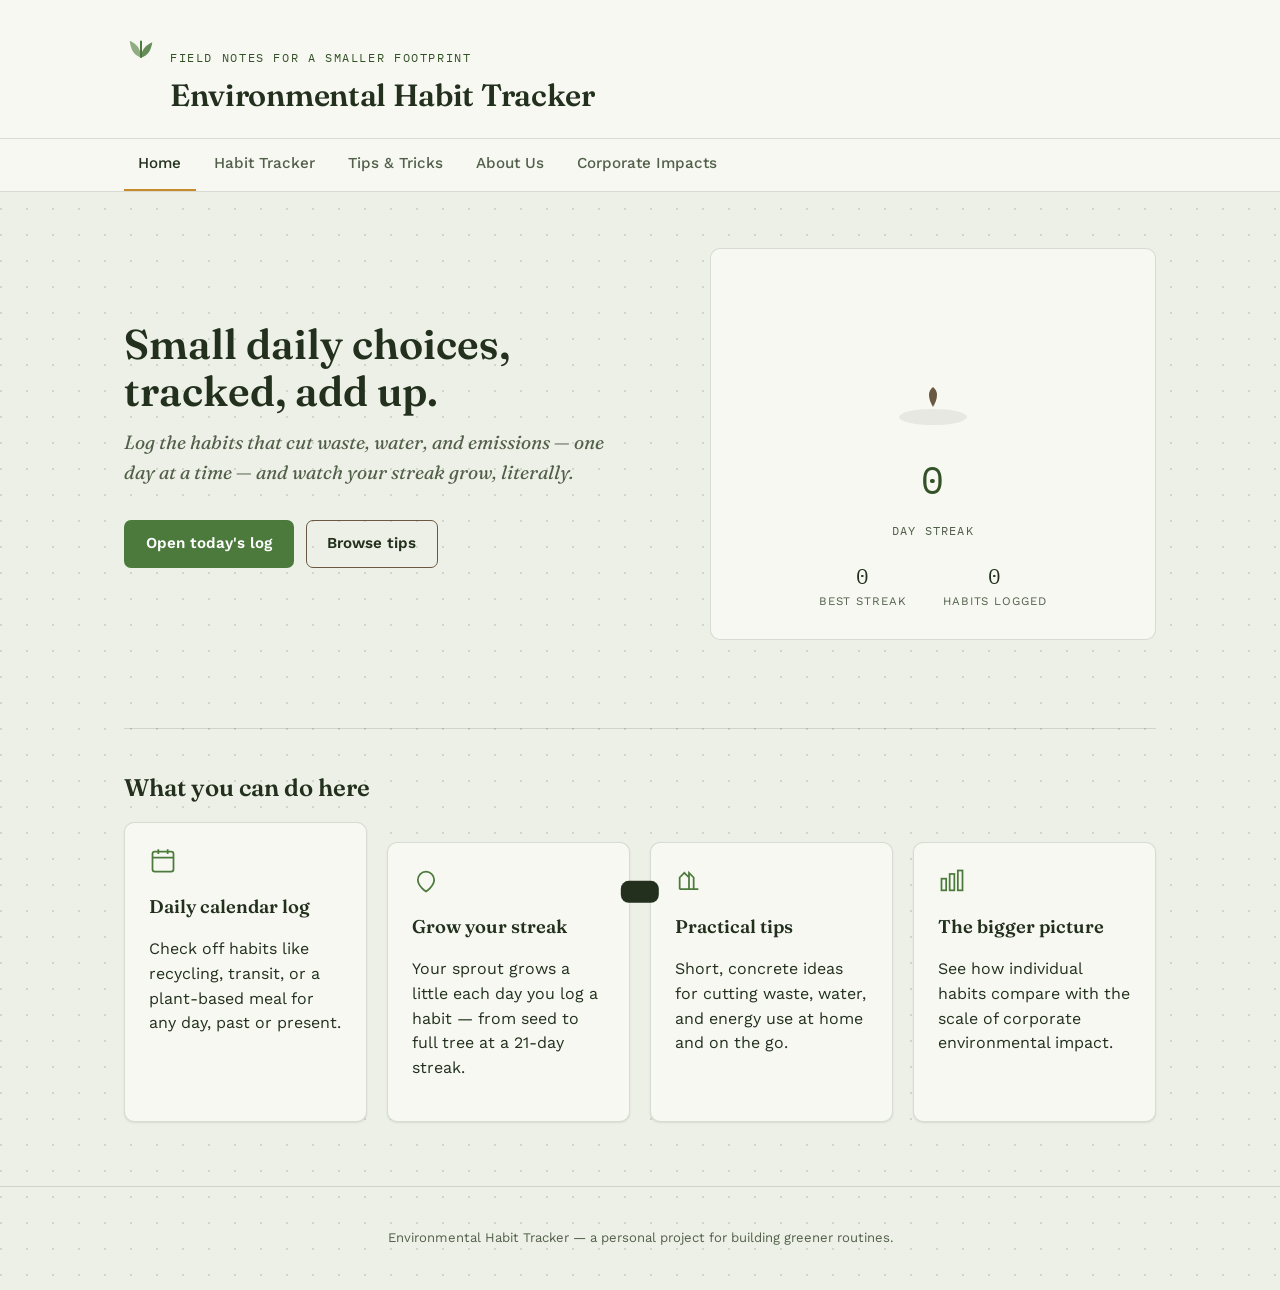
==== index.html @ 8e08046e "first commit" ====
<!DOCTYPE html>
<html lang="en">
<head>
  <meta charset="UTF-8" />
  <meta name="viewport" content="width=device-width, initial-scale=1.0" />
  <title>Environmental Habit Tracker</title>
  <link rel="stylesheet" href="styles.css" />
</head>
<body>

  <header class="site-header">
    <div class="brand-row">
      <svg class="brand-mark" viewBox="0 0 24 24" fill="none" xmlns="http://www.w3.org/2000/svg" aria-hidden="true">
        <path d="M12 21c0-5 3-9 8-11-1 6-3 9-8 11z" fill="currentColor" opacity="0.85"/>
        <path d="M12 21c0-6-3-10-8-12 1 7 3 10 8 12z" fill="currentColor" opacity="0.6"/>
        <line x1="12" y1="21" x2="12" y2="9" stroke="currentColor" stroke-width="1.4"/>
      </svg>
      <div>
        <span class="eyebrow">Field notes for a smaller footprint</span>
        <h1>Environmental Habit Tracker</h1>
      </div>
    </div>
    <nav class="navbar">
      <ul class="navmenu">
        <li class="nav-item"><a href="index.html" class="nav-link current">Home</a></li>
        <li class="nav-item"><a href="tracker.html" class="nav-link">Habit Tracker</a></li>
        <li class="nav-item"><a href="tips.html" class="nav-link">Tips &amp; Tricks</a></li>
        <li class="nav-item"><a href="about.html" class="nav-link">About Us</a></li>
        <li class="nav-item"><a href="company.html" class="nav-link">Corporate Impacts</a></li>
      </ul>
    </nav>
  </header>

  <main>
    <section class="hero">
      <div>
        <h2>Small daily choices, tracked, add up.</h2>
        <p class="lede">Log the habits that cut waste, water, and emissions — one day at a time — and watch your streak grow, literally.</p>
        <div class="hero-actions">
          <a href="tracker.html" class="btn btn-primary">Open today's log</a>
          <a href="tips.html" class="btn btn-ghost">Browse tips</a>
        </div>
      </div>

      <div class="sprout-panel">
        <div data-sprout></div>
        <p class="streak-count" data-streak-current>0</p>
        <p class="streak-label">Day streak</p>
        <div class="stat-row">
          <div class="stat">
            <div class="num" data-streak-longest>0</div>
            <div class="lbl">Best streak</div>
          </div>
          <div class="stat">
            <div class="num" data-streak-total>0</div>
            <div class="lbl">Habits logged</div>
          </div>
        </div>
      </div>
    </section>

    <hr class="hairline" />

    <section>
      <h2>What you can do here</h2>
      <div class="feature-grid">
        <div class="card">
          <svg viewBox="0 0 24 24" fill="none" xmlns="http://www.w3.org/2000/svg"><rect x="3" y="4" width="18" height="17" rx="2" stroke="currentColor" stroke-width="1.5"/><path d="M3 9h18M8 2v4M16 2v4" stroke="currentColor" stroke-width="1.5"/></svg>
          <h3>Daily calendar log</h3>
          <p>Check off habits like recycling, transit, or a plant-based meal for any day, past or present.</p>
        </div>
        <div class="card">
          <svg viewBox="0 0 24 24" fill="none" xmlns="http://www.w3.org/2000/svg"><path d="M12 21s-7-4.5-7-10a7 7 0 0114 0c0 5.5-7 10-7 10z" stroke="currentColor" stroke-width="1.5"/></svg>
          <h3>Grow your streak</h3>
          <p>Your sprout grows a little each day you log a habit — from seed to full tree at a 21-day streak.</p>
        </div>
        <div class="card">
          <svg viewBox="0 0 24 24" fill="none" xmlns="http://www.w3.org/2000/svg"><path d="M4 19h16M4 19V9l4-4 4 4v10M12 19V5l4 4v10" stroke="currentColor" stroke-width="1.5"/></svg>
          <h3>Practical tips</h3>
          <p>Short, concrete ideas for cutting waste, water, and energy use at home and on the go.</p>
        </div>
        <div class="card">
          <svg viewBox="0 0 24 24" fill="none" xmlns="http://www.w3.org/2000/svg"><rect x="3" y="10" width="4" height="10" stroke="currentColor" stroke-width="1.5"/><rect x="10" y="6" width="4" height="14" stroke="currentColor" stroke-width="1.5"/><rect x="17" y="3" width="4" height="17" stroke="currentColor" stroke-width="1.5"/></svg>
          <h3>The bigger picture</h3>
          <p>See how individual habits compare with the scale of corporate environmental impact.</p>
        </div>
      </div>
    </section>
  </main>

  <footer class="site-footer">
    <p>Environmental Habit Tracker — a personal project for building greener routines.</p>
  </footer>

  <div id="toast" role="status" aria-live="polite"></div>
  <script src="script.js"></script>
</body>
</html>
---- styles.css ----
/* ============================================================
   Environmental Habit Tracker — Field Journal theme
   ============================================================ */

@import url('https://fonts.googleapis.com/css2?family=Fraunces:ital,opsz,wght@0,9..144,400;0,9..144,600;1,9..144,500&family=Work+Sans:wght@400;500;600&family=IBM+Plex+Mono:wght@400;500&display=swap');

:root {
  --fog:        #EDF0E6;   /* page background */
  --paper:      #F7F8F2;   /* card background */
  --ink:        #22301D;   /* primary text */
  --ink-soft:   #52604B;   /* secondary text */
  --moss:       #4C7A3C;   /* primary accent / leaf */
  --moss-dark:  #345228;
  --amber:      #C98A2C;   /* warm accent */
  --bark:       #6B5843;   /* borders / dividers */
  --line:       rgba(34, 48, 29, 0.14);
  --shadow:     rgba(34, 48, 29, 0.10);

  --font-display: 'Fraunces', serif;
  --font-body: 'Work Sans', sans-serif;
  --font-mono: 'IBM Plex Mono', monospace;
}

* { box-sizing: border-box; }

html { scroll-behavior: smooth; }

body {
  margin: 0;
  background: var(--fog);
  background-image:
    radial-gradient(circle at 1px 1px, var(--line) 1px, transparent 0);
  background-size: 26px 26px;
  color: var(--ink);
  font-family: var(--font-body);
  line-height: 1.55;
  -webkit-font-smoothing: antialiased;
}

a { color: var(--moss-dark); }
a:focus-visible,
button:focus-visible,
input:focus-visible,
[tabindex]:focus-visible {
  outline: 3px solid var(--amber);
  outline-offset: 2px;
}

@media (prefers-reduced-motion: reduce) {
  * { animation-duration: 0.001ms !important; animation-iteration-count: 1 !important; transition-duration: 0.001ms !important; scroll-behavior: auto !important; }
}

/* ---------- Header ---------- */
header.site-header {
  border-bottom: 1px solid var(--line);
  background: var(--paper);
}

.brand-row {
  max-width: 1080px;
  margin: 0 auto;
  padding: 1.75rem 1.5rem 1.1rem;
  display: flex;
  align-items: baseline;
  gap: 0.75rem;
}

.brand-mark {
  width: 34px;
  height: 34px;
  flex-shrink: 0;
  color: var(--moss);
}

.brand-row h1 {
  font-family: var(--font-display);
  font-weight: 600;
  font-size: clamp(1.5rem, 2.4vw, 2.1rem);
  margin: 0;
  letter-spacing: -0.01em;
}

.brand-row .eyebrow {
  font-family: var(--font-mono);
  font-size: 0.72rem;
  letter-spacing: 0.14em;
  text-transform: uppercase;
  color: var(--moss-dark);
  display: block;
  margin-bottom: 0.35rem;
}

/* ---------- Nav ---------- */
.navbar { border-top: 1px solid var(--line); }

.navmenu {
  max-width: 1080px;
  margin: 0 auto;
  padding: 0 1.5rem;
  list-style: none;
  display: flex;
  flex-wrap: wrap;
  gap: 0.25rem;
}

.nav-item { margin: 0; }

.nav-link {
  display: inline-block;
  padding: 0.85rem 0.9rem;
  font-size: 0.95rem;
  font-weight: 500;
  text-decoration: none;
  color: var(--ink-soft);
  border-bottom: 2px solid transparent;
  transition: color 0.15s ease, border-color 0.15s ease;
}

.nav-link:hover { color: var(--moss-dark); }

.nav-link.current {
  color: var(--ink);
  border-bottom-color: var(--amber);
}

/* ---------- Layout ---------- */
main {
  max-width: 1080px;
  margin: 0 auto;
  padding: 2.5rem 1.5rem 4rem;
}

.lede {
  font-family: var(--font-display);
  font-style: italic;
  font-size: 1.2rem;
  color: var(--ink-soft);
  max-width: 42ch;
  margin: 0 0 2rem;
}

h2 {
  font-family: var(--font-display);
  font-weight: 600;
  font-size: 1.5rem;
  margin: 0 0 0.75rem;
}

h3 {
  font-family: var(--font-display);
  font-weight: 600;
  font-size: 1.15rem;
  margin: 0 0 0.5rem;
}

.card {
  background: var(--paper);
  border: 1px solid var(--line);
  border-radius: 10px;
  padding: 1.5rem;
  box-shadow: 0 1px 2px var(--shadow);
}

.card + .card { margin-top: 1.25rem; }

.hairline {
  border: none;
  border-top: 1px solid var(--line);
  margin: 2.5rem 0;
}

/* ---------- Home page ---------- */
.hero {
  display: grid;
  grid-template-columns: 1.1fr 0.9fr;
  gap: 2.5rem;
  align-items: center;
  padding: 1rem 0 3rem;
}

@media (max-width: 760px) {
  .hero { grid-template-columns: 1fr; }
}

.hero h2 {
  font-size: clamp(1.8rem, 3.4vw, 2.6rem);
  line-height: 1.15;
}

.hero-actions {
  display: flex;
  gap: 0.75rem;
  margin-top: 1.5rem;
  flex-wrap: wrap;
}

.btn {
  font-family: var(--font-body);
  font-weight: 600;
  font-size: 0.95rem;
  padding: 0.7rem 1.3rem;
  border-radius: 7px;
  text-decoration: none;
  border: 1px solid transparent;
  cursor: pointer;
  transition: transform 0.12s ease, background 0.15s ease;
  display: inline-block;
}

.btn:hover { transform: translateY(-1px); }

.btn-primary { background: var(--moss); color: #fff; }
.btn-primary:hover { background: var(--moss-dark); }

.btn-ghost {
  background: transparent;
  color: var(--ink);
  border-color: var(--bark);
}
.btn-ghost:hover { background: rgba(107,88,67,0.08); }

.feature-grid {
  display: grid;
  grid-template-columns: repeat(auto-fit, minmax(220px, 1fr));
  gap: 1.25rem;
  margin-top: 1rem;
}

.feature-grid .card svg { width: 28px; height: 28px; color: var(--moss); margin-bottom: 0.6rem; }

/* ---------- Sprout signature (grows with streak) ---------- */
.sprout-panel {
  background: var(--paper);
  border: 1px solid var(--line);
  border-radius: 10px;
  padding: 1.75rem;
  text-align: center;
}

.sprout-svg { width: 140px; height: 160px; }

.streak-count {
  font-family: var(--font-mono);
  font-size: 2.4rem;
  color: var(--moss-dark);
  margin: 0.35rem 0 0;
}

.streak-label {
  font-family: var(--font-mono);
  font-size: 0.75rem;
  letter-spacing: 0.1em;
  text-transform: uppercase;
  color: var(--ink-soft);
}

.stat-row {
  display: flex;
  justify-content: center;
  gap: 2.25rem;
  margin-top: 1.25rem;
  flex-wrap: wrap;
}

.stat-row .stat { text-align: center; }
.stat-row .stat .num {
  font-family: var(--font-mono);
  font-size: 1.3rem;
  color: var(--ink);
}
.stat-row .stat .lbl {
  font-size: 0.72rem;
  color: var(--ink-soft);
  text-transform: uppercase;
  letter-spacing: 0.08em;
}

/* ---------- Tracker layout ---------- */
.tracker-grid {
  display: grid;
  grid-template-columns: 1fr 320px;
  gap: 1.75rem;
  align-items: start;
}

@media (max-width: 880px) {
  .tracker-grid { grid-template-columns: 1fr; }
}

/* Calendar */
.cal-head {
  display: flex;
  align-items: center;
  justify-content: space-between;
  margin-bottom: 1rem;
}

.cal-head .month-label {
  font-family: var(--font-display);
  font-size: 1.2rem;
  font-weight: 600;
}

.cal-nav-btn {
  background: none;
  border: 1px solid var(--line);
  border-radius: 6px;
  width: 32px;
  height: 32px;
  cursor: pointer;
  color: var(--ink);
  font-size: 1rem;
  line-height: 1;
}
.cal-nav-btn:hover { background: rgba(76,122,60,0.1); border-color: var(--moss); }

.cal-weekdays,
.cal-grid {
  display: grid;
  grid-template-columns: repeat(7, 1fr);
  gap: 6px;
}

.cal-weekdays span {
  font-family: var(--font-mono);
  font-size: 0.68rem;
  text-transform: uppercase;
  color: var(--ink-soft);
  text-align: center;
  padding-bottom: 0.4rem;
}

.cal-day {
  aspect-ratio: 1 / 1;
  border: 1px solid var(--line);
  border-radius: 7px;
  background: var(--fog);
  cursor: pointer;
  display: flex;
  flex-direction: column;
  align-items: center;
  justify-content: center;
  gap: 2px;
  font-size: 0.85rem;
  color: var(--ink);
  position: relative;
  transition: background 0.12s ease, border-color 0.12s ease;
}

.cal-day:hover { border-color: var(--moss); }

.cal-day.faded { color: var(--ink-soft); opacity: 0.4; cursor: default; }
.cal-day.today { border-color: var(--amber); border-width: 2px; }
.cal-day.selected { background: var(--moss); color: #fff; border-color: var(--moss-dark); }
.cal-day.selected .dot { background: #fff; }

.cal-day .dot {
  width: 6px;
  height: 6px;
  border-radius: 50%;
  background: var(--moss);
}

/* Day panel */
.day-panel h3 { margin-bottom: 0.2rem; }
.day-panel .day-sub {
  font-family: var(--font-mono);
  font-size: 0.72rem;
  color: var(--ink-soft);
  text-transform: uppercase;
  letter-spacing: 0.06em;
  margin-bottom: 1rem;
}

.habit-list { list-style: none; margin: 0; padding: 0; }

.habit-list li {
  border-bottom: 1px solid var(--line);
}
.habit-list li:last-child { border-bottom: none; }

.habit-check {
  display: flex;
  align-items: center;
  gap: 0.65rem;
  padding: 0.6rem 0.1rem;
  cursor: pointer;
  font-size: 0.94rem;
}

.habit-check input {
  width: 18px;
  height: 18px;
  accent-color: var(--moss);
  cursor: pointer;
}

.habit-check .remove-habit {
  margin-left: auto;
  background: none;
  border: none;
  color: var(--ink-soft);
  cursor: pointer;
  font-size: 0.85rem;
  padding: 0.2rem 0.4rem;
}
.habit-check .remove-habit:hover { color: #b3432c; }

.add-habit-row {
  display: flex;
  gap: 0.5rem;
  margin-top: 1rem;
}

.add-habit-row input[type="text"] {
  flex: 1;
  padding: 0.55rem 0.7rem;
  border: 1px solid var(--bark);
  border-radius: 6px;
  font-family: var(--font-body);
  font-size: 0.9rem;
  background: var(--fog);
  color: var(--ink);
}

/* ---------- Tips page ---------- */
.tip-grid {
  display: grid;
  grid-template-columns: repeat(auto-fit, minmax(240px, 1fr));
  gap: 1.25rem;
}

.tip-grid .card .tag {
  font-family: var(--font-mono);
  font-size: 0.68rem;
  text-transform: uppercase;
  letter-spacing: 0.08em;
  color: var(--moss-dark);
  display: block;
  margin-bottom: 0.5rem;
}

/* ---------- Company page ---------- */
table.impact-table {
  width: 100%;
  border-collapse: collapse;
  font-size: 0.92rem;
}

table.impact-table caption {
  text-align: left;
  font-family: var(--font-mono);
  font-size: 0.72rem;
  color: var(--ink-soft);
  margin-bottom: 0.6rem;
  text-transform: uppercase;
  letter-spacing: 0.06em;
}

table.impact-table th,
table.impact-table td {
  text-align: left;
  padding: 0.65rem 0.75rem;
  border-bottom: 1px solid var(--line);
}

table.impact-table th {
  font-family: var(--font-mono);
  font-size: 0.72rem;
  text-transform: uppercase;
  letter-spacing: 0.05em;
  color: var(--ink-soft);
}

/* ---------- About page ---------- */
.about-grid {
  display: grid;
  grid-template-columns: repeat(3, 1fr);
  gap: 1.25rem;
}
@media (max-width: 760px) { .about-grid { grid-template-columns: 1fr; } }

/* ---------- Footer ---------- */
footer.site-footer {
  border-top: 1px solid var(--line);
  padding: 1.75rem 1.5rem;
  text-align: center;
  font-size: 0.82rem;
  color: var(--ink-soft);
}

/* ---------- Toast ---------- */
#toast {
  position: fixed;
  bottom: 1.5rem;
  left: 50%;
  transform: translateX(-50%) translateY(120%);
  background: var(--ink);
  color: var(--paper);
  padding: 0.7rem 1.2rem;
  border-radius: 8px;
  font-size: 0.88rem;
  transition: transform 0.25s ease;
  z-index: 20;
}
#toast.show { transform: translateX(-50%) translateY(0); }
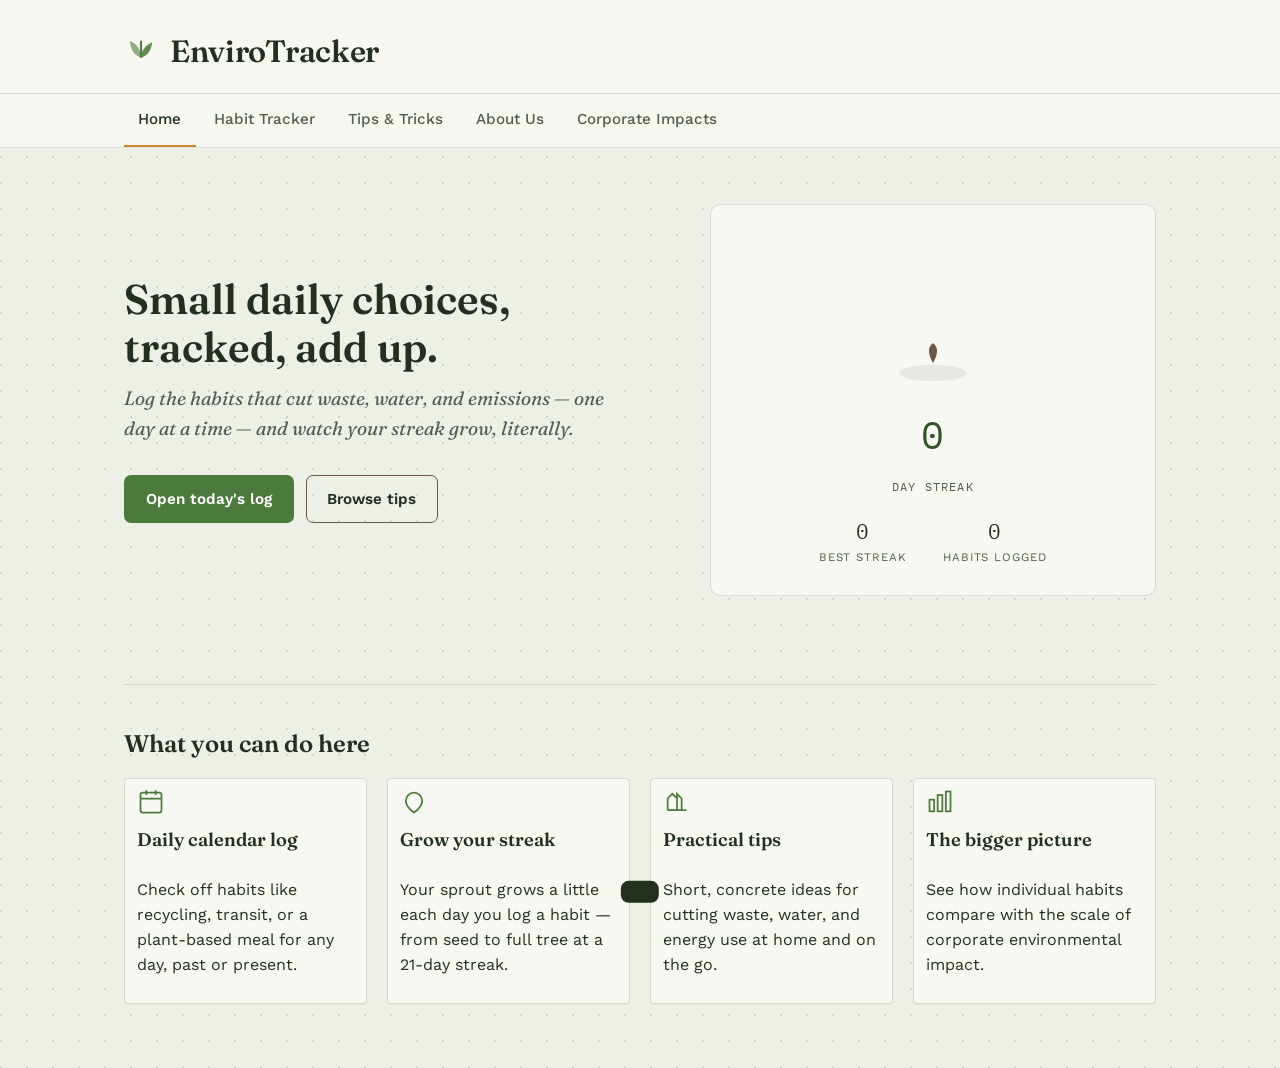
==== commit eb4318e0: "New changes" ====
--- a/index.html
+++ b/index.html
@@ -3,7 +3,7 @@
 <head>
   <meta charset="UTF-8" />
   <meta name="viewport" content="width=device-width, initial-scale=1.0" />
-  <title>Environmental Habit Tracker</title>
+  <title>EnviroTracker</title>
   <link rel="stylesheet" href="styles.css" />
 </head>
 <body>
@@ -16,8 +16,7 @@
         <line x1="12" y1="21" x2="12" y2="9" stroke="currentColor" stroke-width="1.4"/>
       </svg>
       <div>
-        <span class="eyebrow">Field notes for a smaller footprint</span>
-        <h1>Environmental Habit Tracker</h1>
+        <h1>EnviroTracker</h1>
       </div>
     </div>
     <nav class="navbar">
@@ -88,9 +87,7 @@
     </section>
   </main>
 
-  <footer class="site-footer">
-    <p>Environmental Habit Tracker — a personal project for building greener routines.</p>
-  </footer>
+
 
   <div id="toast" role="status" aria-live="polite"></div>
   <script src="script.js"></script>
--- a/styles.css
+++ b/styles.css
@@ -122,7 +122,16 @@
   color: var(--ink);
   border-bottom-color: var(--amber);
 }
-
+/* ---------- Link ---------- */
+.link {
+  font-family: var(--font-display);
+  font-weight: 600;
+  font-size: 1.15rem;
+  align-items: center;
+  justify-content:center;
+   display: flex;
+   text-align: center; 
+}
 /* ---------- Layout ---------- */
 main {
   max-width: 1080px;
@@ -151,8 +160,9 @@
   font-weight: 600;
   font-size: 1.15rem;
   margin: 0 0 0.5rem;
-}
-
+  
+}
+/*
 .card {
   background: var(--paper);
   border: 1px solid var(--line);
@@ -160,8 +170,21 @@
   padding: 1.5rem;
   box-shadow: 0 1px 2px var(--shadow);
 }
-
+*/
+
+.card {
+background: var(--paper);
+  border: 1px solid var(--line);
+  border-radius: 4px;
+  padding: 0.6rem 0.75rem; /* smaller top/bottom padding */
+  box-shadow: 0 0.5px 0px var(--shadow);
+  display: flex;
+  flex-direction: column;
+  justify-content: space-between; /* keeps content balanced */
+}
+/*
 .card + .card { margin-top: 1.25rem; }
+*/
 
 .hairline {
   border: none;
@@ -425,9 +448,10 @@
 
 /* ---------- Tips page ---------- */
 .tip-grid {
-  display: grid;
-  grid-template-columns: repeat(auto-fit, minmax(240px, 1fr));
-  gap: 1.25rem;
+  display: flex;
+  flex-wrap: wrap;
+  gap: 1rem;
+  align-items: flex-start; 
 }
 
 .tip-grid .card .tag {
@@ -435,14 +459,16 @@
   font-size: 0.68rem;
   text-transform: uppercase;
   letter-spacing: 0.08em;
-  color: var(--moss-dark);
-  display: block;
-  margin-bottom: 0.5rem;
+  color: var(--moss-dark);  
+  max-width: 220px; /* Limits how wide a card can stretch */
+  width: 100%;       /* Ensures it shrinks nicely on mobile screens */
+
+  
 }
 
 /* ---------- Company page ---------- */
 table.impact-table {
-  width: 100%;
+  width: 50%;
   border-collapse: collapse;
   font-size: 0.92rem;
 }
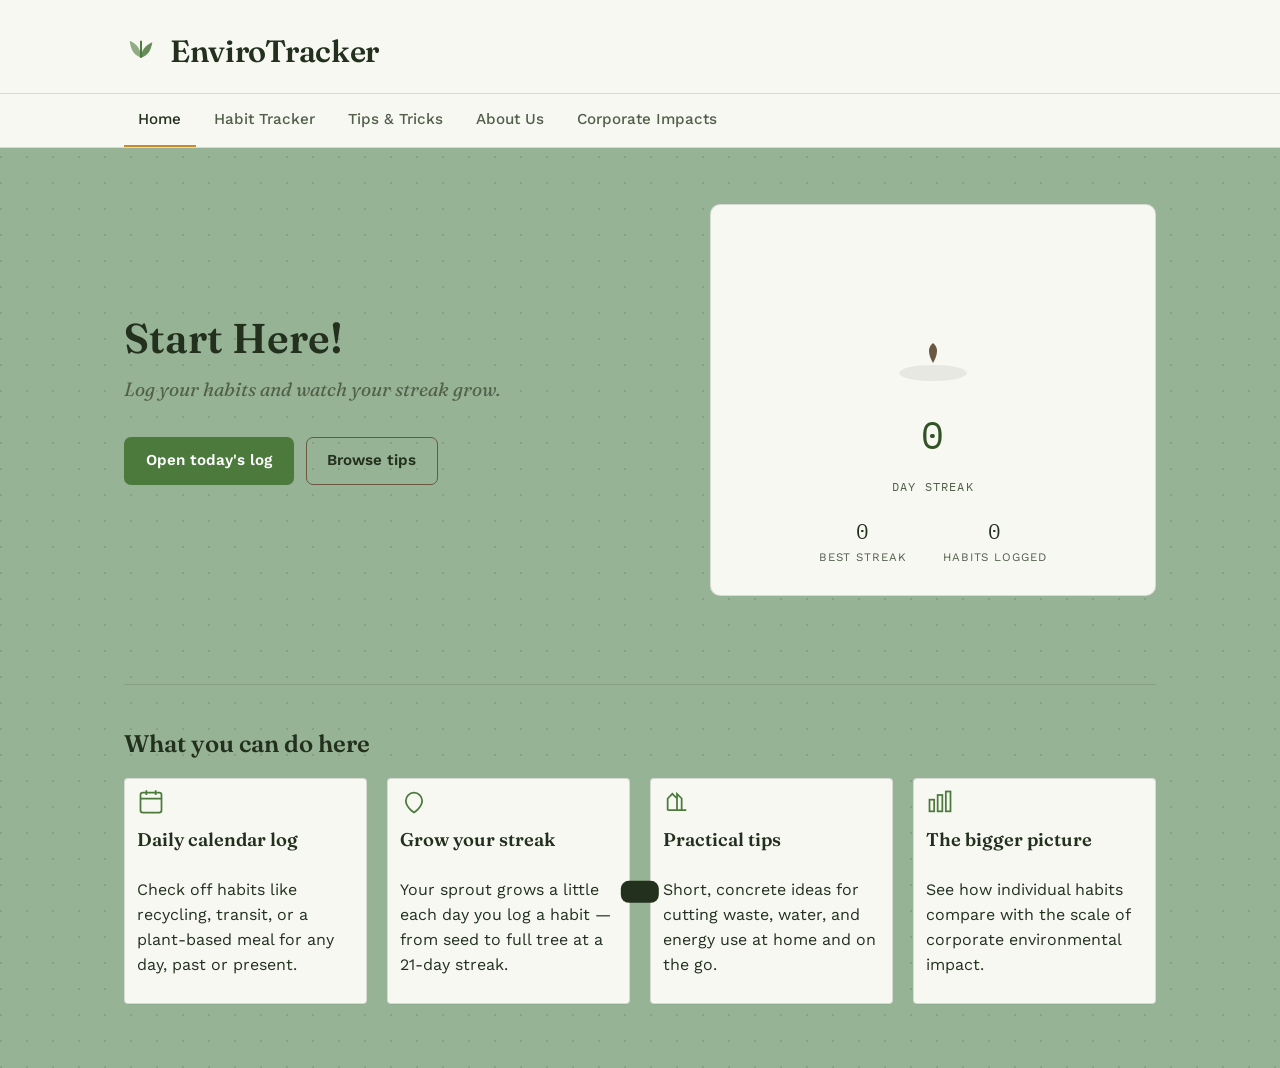
==== commit b42c2db4: "new changes" ====
--- a/index.html
+++ b/index.html
@@ -33,8 +33,8 @@
   <main>
     <section class="hero">
       <div>
-        <h2>Small daily choices, tracked, add up.</h2>
-        <p class="lede">Log the habits that cut waste, water, and emissions — one day at a time — and watch your streak grow, literally.</p>
+        <h2>Start Here!</h2>
+        <p class="lede">Log your habits and watch your streak grow.</p>
         <div class="hero-actions">
           <a href="tracker.html" class="btn btn-primary">Open today's log</a>
           <a href="tips.html" class="btn btn-ghost">Browse tips</a>
--- a/styles.css
+++ b/styles.css
@@ -5,7 +5,9 @@
 @import url('https://fonts.googleapis.com/css2?family=Fraunces:ital,opsz,wght@0,9..144,400;0,9..144,600;1,9..144,500&family=Work+Sans:wght@400;500;600&family=IBM+Plex+Mono:wght@400;500&display=swap');
 
 :root {
-  --fog:        #EDF0E6;   /* page background */
+  /*--fog:        #EDF0E6;   /* page background */ 
+  /*--fog: #FFF3E0; */
+  --fog: #97B396;
   --paper:      #F7F8F2;   /* card background */
   --ink:        #22301D;   /* primary text */
   --ink-soft:   #52604B;   /* secondary text */
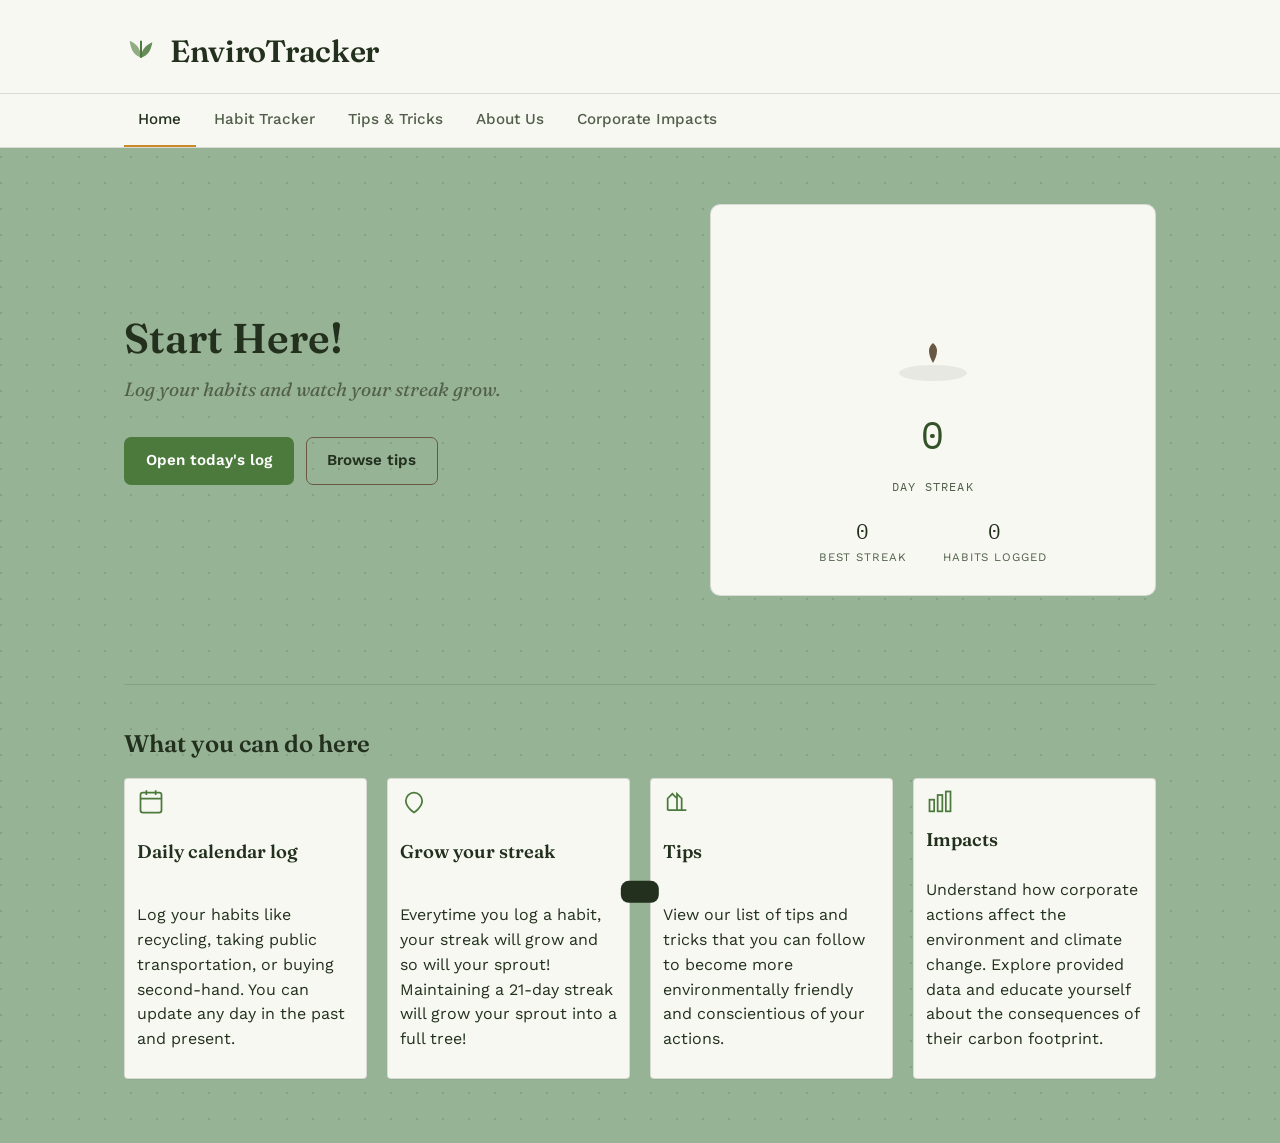
==== commit 7e90c190: "new changes" ====
--- a/index.html
+++ b/index.html
@@ -66,22 +66,28 @@
         <div class="card">
           <svg viewBox="0 0 24 24" fill="none" xmlns="http://www.w3.org/2000/svg"><rect x="3" y="4" width="18" height="17" rx="2" stroke="currentColor" stroke-width="1.5"/><path d="M3 9h18M8 2v4M16 2v4" stroke="currentColor" stroke-width="1.5"/></svg>
           <h3>Daily calendar log</h3>
-          <p>Check off habits like recycling, transit, or a plant-based meal for any day, past or present.</p>
+          <p>
+            Log your habits like recycling, taking public transportation, or buying second-hand. You can update any day in the past and present.  
+          </p>
         </div>
         <div class="card">
           <svg viewBox="0 0 24 24" fill="none" xmlns="http://www.w3.org/2000/svg"><path d="M12 21s-7-4.5-7-10a7 7 0 0114 0c0 5.5-7 10-7 10z" stroke="currentColor" stroke-width="1.5"/></svg>
           <h3>Grow your streak</h3>
-          <p>Your sprout grows a little each day you log a habit — from seed to full tree at a 21-day streak.</p>
+          <p>
+            Everytime you log a habit, your streak will grow and so will your sprout! Maintaining a 21-day streak will grow your sprout into a full tree!
+          </p>
         </div>
         <div class="card">
           <svg viewBox="0 0 24 24" fill="none" xmlns="http://www.w3.org/2000/svg"><path d="M4 19h16M4 19V9l4-4 4 4v10M12 19V5l4 4v10" stroke="currentColor" stroke-width="1.5"/></svg>
-          <h3>Practical tips</h3>
-          <p>Short, concrete ideas for cutting waste, water, and energy use at home and on the go.</p>
+          <h3>Tips</h3>
+          <p>View our list of tips and tricks that you can follow to become more environmentally friendly and conscientious of your actions.
+
+          </p>
         </div>
         <div class="card">
           <svg viewBox="0 0 24 24" fill="none" xmlns="http://www.w3.org/2000/svg"><rect x="3" y="10" width="4" height="10" stroke="currentColor" stroke-width="1.5"/><rect x="10" y="6" width="4" height="14" stroke="currentColor" stroke-width="1.5"/><rect x="17" y="3" width="4" height="17" stroke="currentColor" stroke-width="1.5"/></svg>
-          <h3>The bigger picture</h3>
-          <p>See how individual habits compare with the scale of corporate environmental impact.</p>
+          <h3>Impacts</h3>
+          <p>Understand how corporate actions affect the environment and climate change. Explore provided data and educate yourself about the consequences of their carbon footprint. </p>
         </div>
       </div>
     </section>
